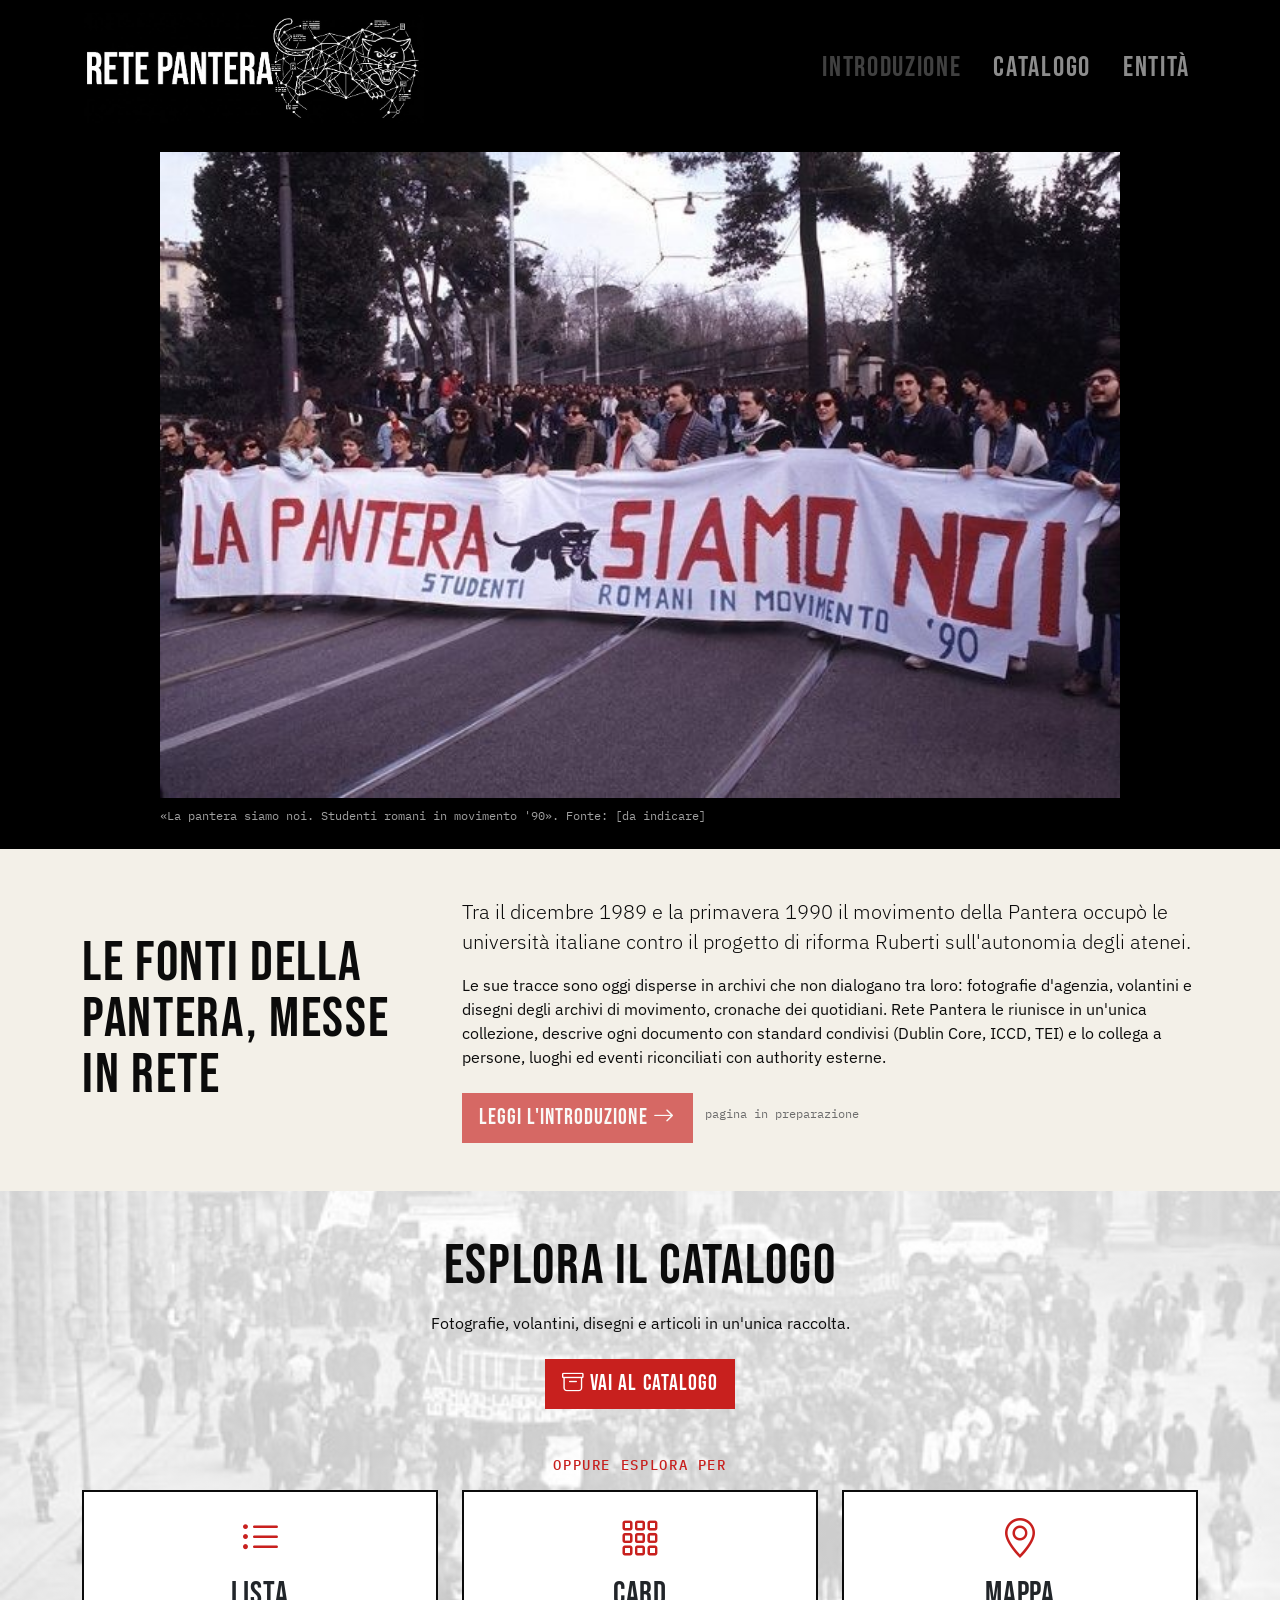
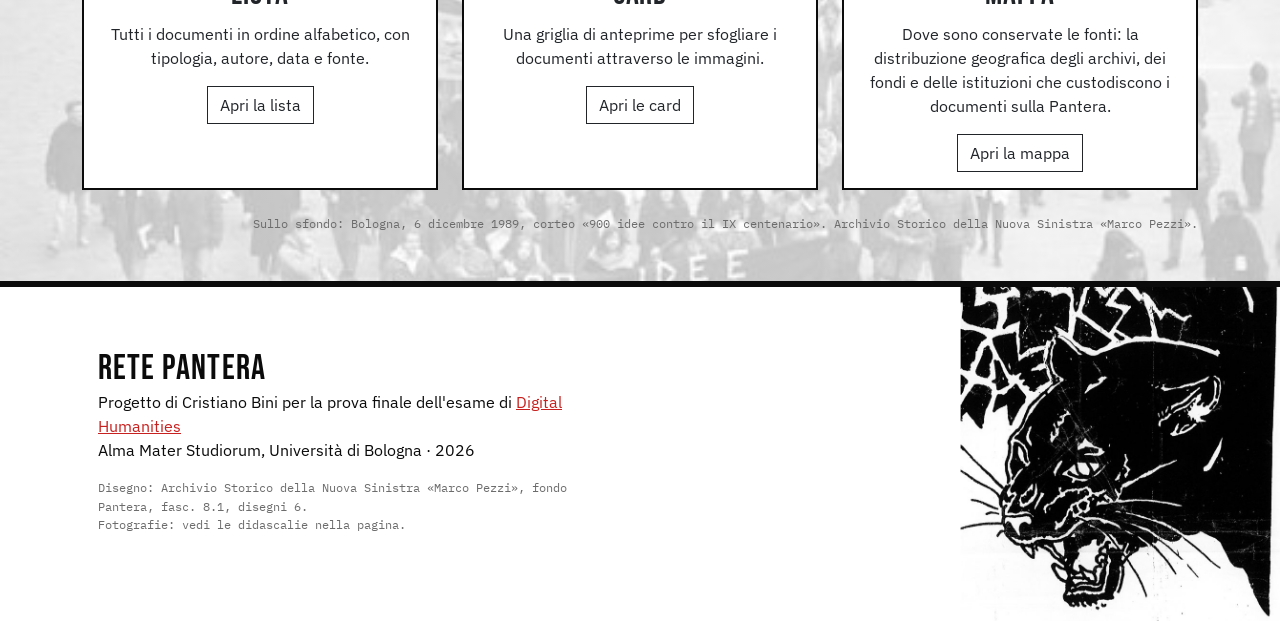
==== index.html @ 02e168de "daje" ====
<!DOCTYPE html>
<html lang="it">
<head>
  <!-- ===== METADATI DI BASE =====
       charset e viewport servono a Bootstrap per il layout responsive.
       Doc: https://getbootstrap.com/docs/5.3/getting-started/introduction/#quick-start -->
  <meta charset="utf-8">
  <meta name="viewport" content="width=device-width, initial-scale=1">
  <title>Rete Pantera · Fonti sul movimento studentesco del 1989-1990</title>
  <meta name="description" content="Collezione digitale che mette in rete fotografie, volantini, disegni e articoli sul movimento studentesco della Pantera (1989-1990) conservati in archivi diversi.">

  <!-- ===== METADATI DUBLIN CORE (richiesti dalle linee guida nella index) =====
       Sintassi DCMI "DC-HTML": i <link rel="schema.*"> dichiarano i namespace,
       i <meta name="DC.*"> riportano i valori (un meta per ogni valore ripetuto).
       Doc: https://www.dublincore.org/specifications/dublin-core/dc-html/
       I valori seguono W3CDTF (date), DCMI Type Vocabulary, MIME type e RFC 5646 (lingua);
       l'attributo scheme della specifica DC-HTML è omesso perché obsoleto in HTML5. -->
  <link rel="schema.DC" href="http://purl.org/dc/elements/1.1/">
  <link rel="schema.DCTERMS" href="http://purl.org/dc/terms/">
  <meta name="DC.title" lang="it" content="Rete Pantera. Fonti e fondi sul movimento studentesco del 1989-1990">
  <meta name="DC.creator" content="Bini, Cristiano">
  <meta name="DC.subject" lang="it" content="Pantera (movimento studentesco)">
  <meta name="DC.subject" lang="it" content="Movimenti studenteschi">
  <meta name="DC.subject" lang="it" content="Università - Riforma - Italia - 1989-1990">
  <meta name="DC.description" lang="it" content="Collezione digitale che mette in relazione fotografie, volantini, disegni e articoli di giornale sul movimento della Pantera, conservati in archivi e fondi diversi.">
  <meta name="DC.date" content="2026-11-03">
  <meta name="DC.type" content="Collection">
  <meta name="DC.format" content="text/html">
  <meta name="DC.language" content="it">
  <meta name="DC.coverage" lang="it" content="Italia, 1989-1990">
  <meta name="DCTERMS.temporal" content="1989/1990">
  <!-- DA COMPLETARE: licenza dei testi del sito -->
  <meta name="DC.rights" lang="it" content="Immagini e documenti © dei rispettivi autori e archivi di conservazione.">

  <!-- ===== CSS =====
       Ordine: prima Bootstrap, poi le icone, poi i font, per ultimo style.css
       (così le nostre regole possono sovrascrivere quelle di Bootstrap).
       Bootstrap via CDN: https://getbootstrap.com/docs/5.3/getting-started/introduction/#cdn-links
       Bootstrap Icons: https://icons.getbootstrap.com/#install -->
  <link rel="stylesheet" href="https://cdn.jsdelivr.net/npm/bootstrap@5.3.8/dist/css/bootstrap.min.css">
  <link rel="stylesheet" href="https://cdn.jsdelivr.net/npm/bootstrap-icons@1.13.1/font/bootstrap-icons.min.css">
  <link rel="preconnect" href="https://fonts.googleapis.com">
  <link rel="preconnect" href="https://fonts.gstatic.com" crossorigin>
  <link rel="stylesheet" href="https://fonts.googleapis.com/css2?family=Bebas+Neue&family=IBM+Plex+Mono&family=IBM+Plex+Sans:wght@400;600&display=swap">
  <link rel="stylesheet" href="css/style.css">
</head>

<body>

  <!-- ===== HEADER / NAVBAR =====
       .sticky-top sull'header: la barra resta in alto durante lo scorrimento.
       .navbar-expand-lg: menu orizzontale da 992px in su; sotto diventa un pulsante "hamburger"
       che apre il menu grazie al componente Collapse (data-bs-toggle / data-bs-target).
       data-bs-theme="dark": colori del testo pensati per lo sfondo nero.
       .ms-auto: margine sinistro automatico, spinge le voci a destra.
       Doc navbar: https://getbootstrap.com/docs/5.3/components/navbar/
       Doc collapse: https://getbootstrap.com/docs/5.3/components/collapse/ -->
  <header class="sticky-top">
    <nav class="navbar navbar-expand-lg bg-black" data-bs-theme="dark" aria-label="Navigazione principale">
      <div class="container">
        <a class="navbar-brand" href="index.html">
          <img src="img/logo.jpg" alt="Rete Pantera, torna alla home" class="logo">
        </a>
        <button class="navbar-toggler" type="button" data-bs-toggle="collapse" data-bs-target="#menu"
                aria-controls="menu" aria-expanded="false" aria-label="Apri il menu">
          <span class="navbar-toggler-icon"></span>
        </button>
        <div class="collapse navbar-collapse" id="menu">
          <ul class="navbar-nav ms-auto">
            <!-- Introduzione: segnaposto non cliccabile, pagina da realizzare.
                 .disabled + aria-disabled="true" e nessun href: la voce resta visibile ma spenta.
                 Doc: https://getbootstrap.com/docs/5.3/components/navbar/#nav -->
            <li class="nav-item"><a class="nav-link disabled" aria-disabled="true">Introduzione</a></li>
            <li class="nav-item"><a class="nav-link" href="catalogo.html">Catalogo</a></li>
            <li class="nav-item"><a class="nav-link" href="voci-autorita.html">Entità</a></li>
          </ul>
        </div>
      </div>
    </nav>
  </header>

  <main>

    <!-- ===== IMMAGINE DI APERTURA (hero) =====
         <figure> con .figure-img e .figure-caption: immagine con didascalia.
         .img-fluid: l'immagine si adatta alla larghezza disponibile senza deformarsi.
         .container: contenitore centrato a larghezza massima, usato in tutte le sezioni.
         Doc figure: https://getbootstrap.com/docs/5.3/content/figures/
         Doc immagini: https://getbootstrap.com/docs/5.3/content/images/
         Doc container: https://getbootstrap.com/docs/5.3/layout/containers/ -->
    <section class="hero bg-black">
      <div class="container pt-3 pb-4">
        <figure class="figure d-block mx-auto mb-0">
          <img src="img/sfondo-hero.jpg" class="figure-img img-fluid w-100 mb-2"
               alt="Studenti in corteo dietro uno striscione bianco con la scritta rossa «La pantera siamo noi» e il disegno di una pantera nera">
          <!-- DA COMPLETARE: autore, luogo e archivio della fotografia -->
          <figcaption class="figure-caption didascalia">«La pantera siamo noi. Studenti romani in movimento '90». Fonte: [da indicare]</figcaption>
        </figure>
      </div>
    </section>

    <!-- ===== DESCRIZIONE DEL PROGETTO =====
         Fascia orizzontale divisa in due colonne della griglia a 12:
         titolo a sinistra (.col-lg-4), testo e pulsante a destra (.col-lg-8).
         Da 992px in su le colonne si affiancano, sotto si impilano.
         .g-4 è lo spazio tra le colonne; .align-items-center le centra in verticale.
         Doc griglia: https://getbootstrap.com/docs/5.3/layout/grid/
         Doc allineamento: https://getbootstrap.com/docs/5.3/layout/columns/#alignment
         Doc pulsanti: https://getbootstrap.com/docs/5.3/components/buttons/ -->
    <section class="sezione-descrizione py-5">
      <div class="container">
        <div class="row g-4 align-items-center">

          <div class="col-lg-4">
            <h1 class="titolo-sezione mb-0">Le fonti della Pantera, messe in rete</h1>
          </div>

          <div class="col-lg-8">
            <p class="lead">Tra il dicembre 1989 e la primavera 1990 il movimento della Pantera occupò le università italiane contro il progetto di riforma Ruberti sull'autonomia degli atenei.</p>
            <p>Le sue tracce sono oggi disperse in archivi che non dialogano tra loro: fotografie d'agenzia, volantini e disegni degli archivi di movimento, cronache dei quotidiani. Rete Pantera le riunisce in un'unica collezione, descrive ogni documento con standard condivisi (Dublin Core, ICCD, TEI) e lo collega a persone, luoghi ed eventi riconciliati con authority esterne.</p>
            <!-- Pulsante segnaposto: la pagina di introduzione è da realizzare.
                 Su un <a> lo stato disattivato si ottiene con .disabled e aria-disabled="true", senza href.
                 Doc: https://getbootstrap.com/docs/5.3/components/buttons/#disabled-state -->
            <a class="btn btn-pantera btn-lg mt-2 disabled" role="button" aria-disabled="true">
              Leggi l'introduzione <i class="bi bi-arrow-right" aria-hidden="true"></i>
            </a>
            <span class="didascalia ms-2">pagina in preparazione</span>
          </div>

        </div>
      </div>
    </section>

    <!-- ===== ESPLORA IL CATALOGO =====
         Pulsante principale verso catalogo.html (vista predefinita) e tre Card,
         una per ogni modo di esplorare. Ogni card passa la scelta nell'indirizzo:
         catalogo.html?vista=lista | card | mappa  (il parametro viene letto da js/script.js).
         .row-cols-1 .row-cols-md-3: una card per riga su mobile, tre affiancate da 768px.
         .h-100: card della stessa altezza.
         .stretched-link: rende cliccabile l'intera card, non solo il pulsante.
         Doc card: https://getbootstrap.com/docs/5.3/components/card/
         Doc row-cols: https://getbootstrap.com/docs/5.3/layout/grid/#row-columns
         Doc stretched link: https://getbootstrap.com/docs/5.3/helpers/stretched-link/
         Icone: https://icons.getbootstrap.com/ -->
    <section class="sfondo-corteo py-5">
      <div class="container text-center">
        <h2 class="titolo-sezione">Esplora il catalogo</h2>
        <p class="mb-4">Fotografie, volantini, disegni e articoli in un'unica raccolta.</p>
        <a href="catalogo.html" class="btn btn-pantera btn-lg">
          <i class="bi bi-archive" aria-hidden="true"></i> Vai al catalogo
        </a>

        <h3 class="etichetta mt-5 mb-3">oppure esplora per</h3>
        <div class="row row-cols-1 row-cols-md-3 g-4">

          <div class="col">
            <div class="card card-vista h-100">
              <div class="card-body">
                <i class="bi bi-list-ul icona-vista" aria-hidden="true"></i>
                <h4 class="card-title">Lista</h4>
                <p class="card-text">Tutti i documenti in ordine alfabetico, con tipologia, autore, data e fonte.</p>
                <a href="catalogo.html?vista=lista" class="btn btn-outline-dark stretched-link">Apri la lista</a>
              </div>
            </div>
          </div>

          <div class="col">
            <div class="card card-vista h-100">
              <div class="card-body">
                <i class="bi bi-grid-3x3-gap icona-vista" aria-hidden="true"></i>
                <h4 class="card-title">Card</h4>
                <p class="card-text">Una griglia di anteprime per sfogliare i documenti attraverso le immagini.</p>
                <a href="catalogo.html?vista=card" class="btn btn-outline-dark stretched-link">Apri le card</a>
              </div>
            </div>
          </div>

          <div class="col">
            <div class="card card-vista h-100">
              <div class="card-body">
                <i class="bi bi-geo-alt icona-vista" aria-hidden="true"></i>
                <h4 class="card-title">Mappa</h4>
                <p class="card-text">Dove sono conservate le fonti: la distribuzione geografica degli archivi, dei fondi e delle istituzioni che custodiscono i documenti sulla Pantera.</p>
                <a href="catalogo.html?vista=mappa" class="btn btn-outline-dark stretched-link">Apri la mappa</a>
              </div>
            </div>
          </div>

        </div>

        <!-- Credito della fotografia usata come sfondo semitrasparente di questa sezione.
             Data e soggetto ricavati dal nome del file; autore (Nadalini?) da verificare
             sulla pagina dell'Archivio: https://www.iperbole.bologna.it/asnsmp/Foto_Nadalini_Pantera.html -->
        <p class="didascalia text-end mt-4 mb-0">Sullo sfondo: Bologna, 6 dicembre 1989, corteo «900 idee contro il IX centenario». Archivio Storico della Nuova Sinistra «Marco Pezzi».</p>
      </div>
    </section>

  </main>

  <!-- ===== FOOTER =====
       La testa di pantera è impostata come sfondo in css/style.css (.footer-pantera).
       .col-md-7: i crediti occupano 7 colonne su 12 da 768px in su, lasciando spazio al disegno.
       Doc griglia: https://getbootstrap.com/docs/5.3/layout/grid/
       Doc spaziature (py-5, mb-3…): https://getbootstrap.com/docs/5.3/utilities/spacing/ -->
  <footer class="footer-pantera py-5">
    <div class="container">
      <div class="row">
        <div class="col-md-7">
          <div class="crediti p-3">
            <p class="titolo-footer mb-1">Rete Pantera</p>
            <p class="mb-3">Progetto di Cristiano Bini per la prova finale dell'esame di
              <!-- DA COMPLETARE: indirizzo della pagina del corso -->
              <a href="#">Digital Humanities</a><br>
              Alma Mater Studiorum, Università di Bologna · 2026</p>
            <ul class="list-unstyled didascalia mb-0">
              <li>Disegno: Archivio Storico della Nuova Sinistra «Marco Pezzi», fondo Pantera, fasc. 8.1, disegni 6.</li>
              <li>Fotografie: vedi le didascalie nella pagina.</li>
            </ul>
          </div>
        </div>
      </div>
    </div>
  </footer>

  <!-- ===== JAVASCRIPT =====
       Il bundle di Bootstrap (include Popper) fa funzionare i componenti interattivi,
       qui il menu Collapse della navbar. Poi il nostro script comune a tutte le pagine.
       Doc: https://getbootstrap.com/docs/5.3/getting-started/javascript/ -->
  <script src="https://cdn.jsdelivr.net/npm/bootstrap@5.3.8/dist/js/bootstrap.bundle.min.js"></script>
  <script src="js/script.js"></script>
</body>
</html>
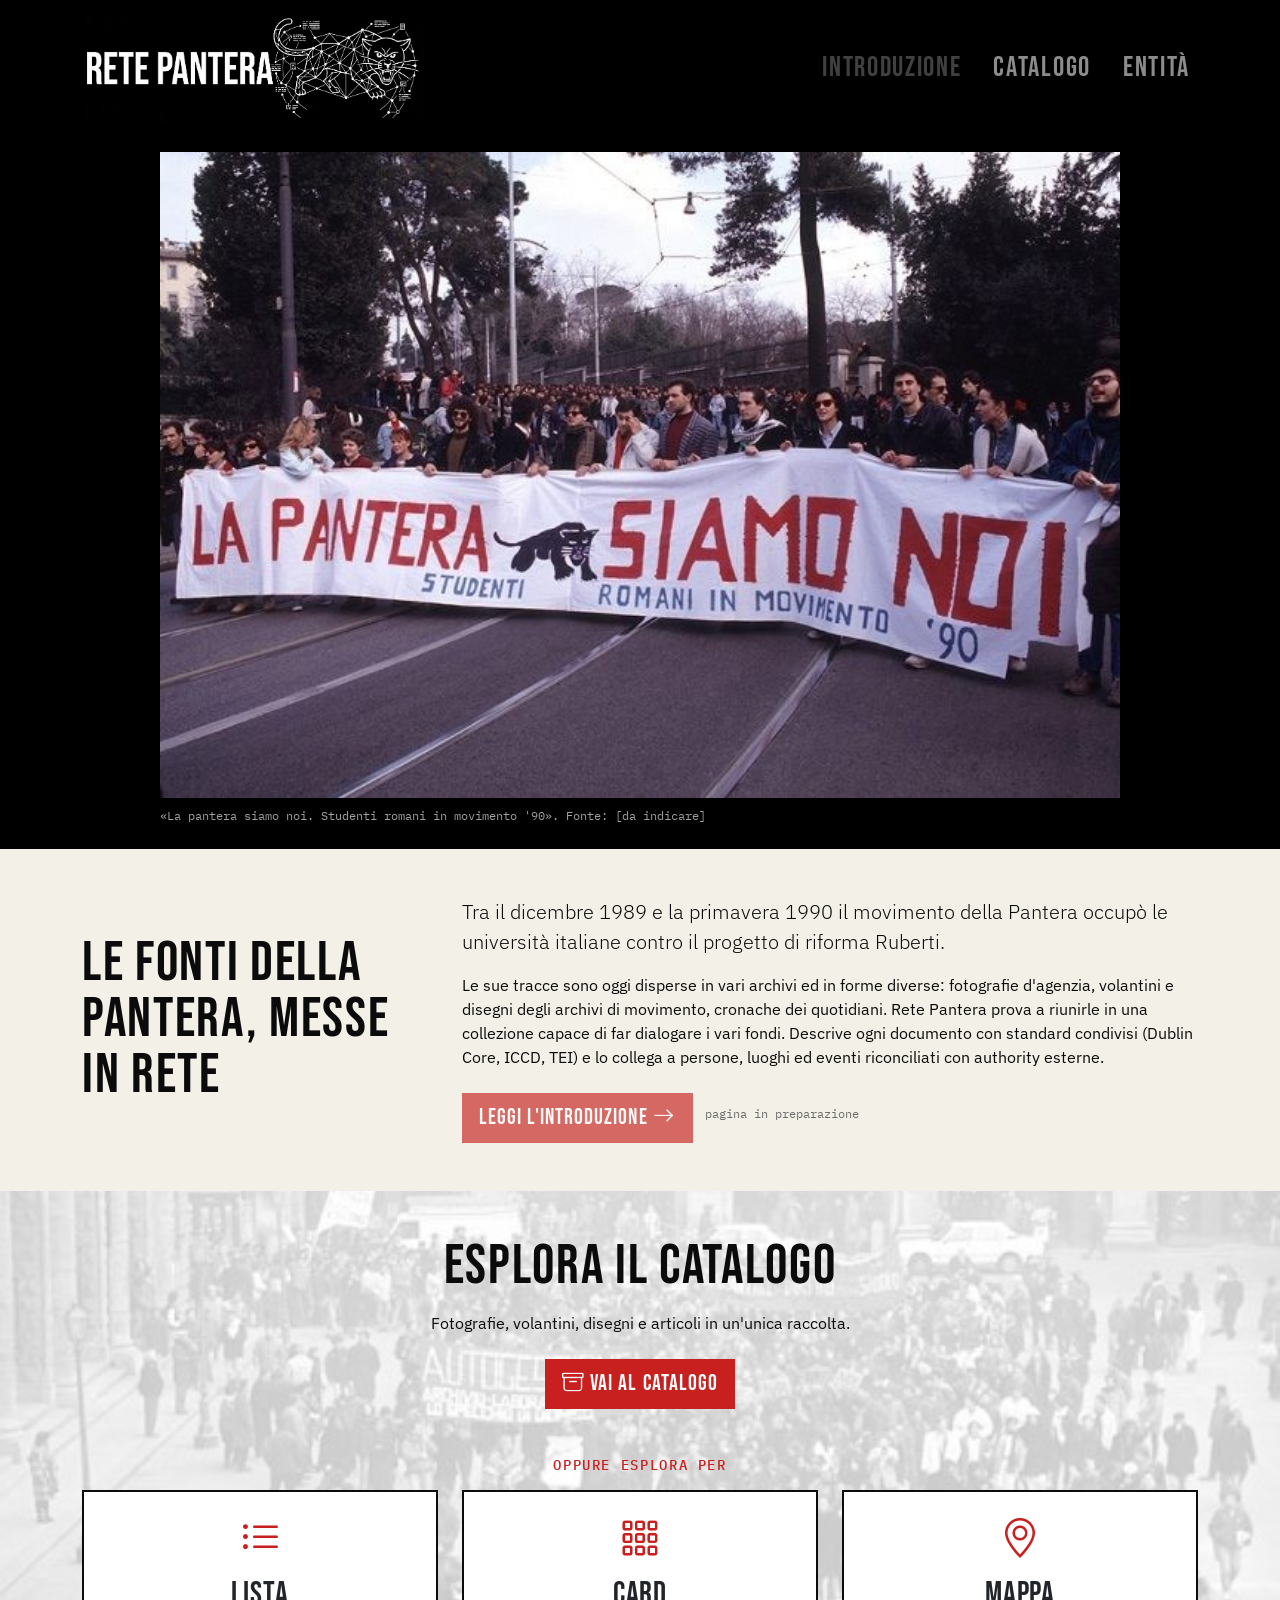
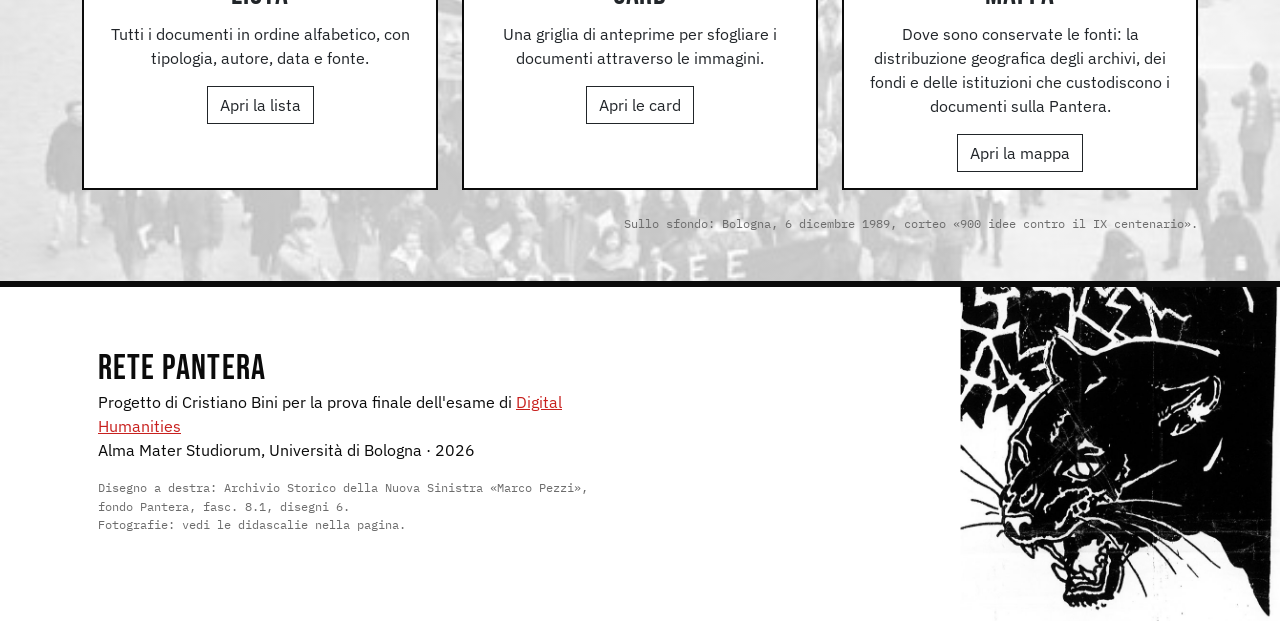
==== commit 1461d49b: "first walk Removed several comments in Italian related to metadata and layout instructions." ====
--- a/index.html
+++ b/index.html
@@ -1,20 +1,13 @@
 <!DOCTYPE html>
 <html lang="it">
 <head>
-  <!-- ===== METADATI DI BASE =====
-       charset e viewport servono a Bootstrap per il layout responsive.
-       Doc: https://getbootstrap.com/docs/5.3/getting-started/introduction/#quick-start -->
+  
   <meta charset="utf-8">
   <meta name="viewport" content="width=device-width, initial-scale=1">
   <title>Rete Pantera · Fonti sul movimento studentesco del 1989-1990</title>
   <meta name="description" content="Collezione digitale che mette in rete fotografie, volantini, disegni e articoli sul movimento studentesco della Pantera (1989-1990) conservati in archivi diversi.">
 
-  <!-- ===== METADATI DUBLIN CORE (richiesti dalle linee guida nella index) =====
-       Sintassi DCMI "DC-HTML": i <link rel="schema.*"> dichiarano i namespace,
-       i <meta name="DC.*"> riportano i valori (un meta per ogni valore ripetuto).
-       Doc: https://www.dublincore.org/specifications/dublin-core/dc-html/
-       I valori seguono W3CDTF (date), DCMI Type Vocabulary, MIME type e RFC 5646 (lingua);
-       l'attributo scheme della specifica DC-HTML è omesso perché obsoleto in HTML5. -->
+  
   <link rel="schema.DC" href="http://purl.org/dc/elements/1.1/">
   <link rel="schema.DCTERMS" href="http://purl.org/dc/terms/">
   <meta name="DC.title" lang="it" content="Rete Pantera. Fonti e fondi sul movimento studentesco del 1989-1990">
@@ -29,14 +22,10 @@
   <meta name="DC.language" content="it">
   <meta name="DC.coverage" lang="it" content="Italia, 1989-1990">
   <meta name="DCTERMS.temporal" content="1989/1990">
-  <!-- DA COMPLETARE: licenza dei testi del sito -->
+  
   <meta name="DC.rights" lang="it" content="Immagini e documenti © dei rispettivi autori e archivi di conservazione.">
 
-  <!-- ===== CSS =====
-       Ordine: prima Bootstrap, poi le icone, poi i font, per ultimo style.css
-       (così le nostre regole possono sovrascrivere quelle di Bootstrap).
-       Bootstrap via CDN: https://getbootstrap.com/docs/5.3/getting-started/introduction/#cdn-links
-       Bootstrap Icons: https://icons.getbootstrap.com/#install -->
+ 
   <link rel="stylesheet" href="https://cdn.jsdelivr.net/npm/bootstrap@5.3.8/dist/css/bootstrap.min.css">
   <link rel="stylesheet" href="https://cdn.jsdelivr.net/npm/bootstrap-icons@1.13.1/font/bootstrap-icons.min.css">
   <link rel="preconnect" href="https://fonts.googleapis.com">
@@ -47,14 +36,7 @@
 
 <body>
 
-  <!-- ===== HEADER / NAVBAR =====
-       .sticky-top sull'header: la barra resta in alto durante lo scorrimento.
-       .navbar-expand-lg: menu orizzontale da 992px in su; sotto diventa un pulsante "hamburger"
-       che apre il menu grazie al componente Collapse (data-bs-toggle / data-bs-target).
-       data-bs-theme="dark": colori del testo pensati per lo sfondo nero.
-       .ms-auto: margine sinistro automatico, spinge le voci a destra.
-       Doc navbar: https://getbootstrap.com/docs/5.3/components/navbar/
-       Doc collapse: https://getbootstrap.com/docs/5.3/components/collapse/ -->
+
   <header class="sticky-top">
     <nav class="navbar navbar-expand-lg bg-black" data-bs-theme="dark" aria-label="Navigazione principale">
       <div class="container">
@@ -67,9 +49,7 @@
         </button>
         <div class="collapse navbar-collapse" id="menu">
           <ul class="navbar-nav ms-auto">
-            <!-- Introduzione: segnaposto non cliccabile, pagina da realizzare.
-                 .disabled + aria-disabled="true" e nessun href: la voce resta visibile ma spenta.
-                 Doc: https://getbootstrap.com/docs/5.3/components/navbar/#nav -->
+           
             <li class="nav-item"><a class="nav-link disabled" aria-disabled="true">Introduzione</a></li>
             <li class="nav-item"><a class="nav-link" href="catalogo.html">Catalogo</a></li>
             <li class="nav-item"><a class="nav-link" href="voci-autorita.html">Entità</a></li>
@@ -81,32 +61,19 @@
 
   <main>
 
-    <!-- ===== IMMAGINE DI APERTURA (hero) =====
-         <figure> con .figure-img e .figure-caption: immagine con didascalia.
-         .img-fluid: l'immagine si adatta alla larghezza disponibile senza deformarsi.
-         .container: contenitore centrato a larghezza massima, usato in tutte le sezioni.
-         Doc figure: https://getbootstrap.com/docs/5.3/content/figures/
-         Doc immagini: https://getbootstrap.com/docs/5.3/content/images/
-         Doc container: https://getbootstrap.com/docs/5.3/layout/containers/ -->
+   
     <section class="hero bg-black">
       <div class="container pt-3 pb-4">
         <figure class="figure d-block mx-auto mb-0">
           <img src="img/sfondo-hero.jpg" class="figure-img img-fluid w-100 mb-2"
                alt="Studenti in corteo dietro uno striscione bianco con la scritta rossa «La pantera siamo noi» e il disegno di una pantera nera">
-          <!-- DA COMPLETARE: autore, luogo e archivio della fotografia -->
+         
           <figcaption class="figure-caption didascalia">«La pantera siamo noi. Studenti romani in movimento '90». Fonte: [da indicare]</figcaption>
         </figure>
       </div>
     </section>
 
-    <!-- ===== DESCRIZIONE DEL PROGETTO =====
-         Fascia orizzontale divisa in due colonne della griglia a 12:
-         titolo a sinistra (.col-lg-4), testo e pulsante a destra (.col-lg-8).
-         Da 992px in su le colonne si affiancano, sotto si impilano.
-         .g-4 è lo spazio tra le colonne; .align-items-center le centra in verticale.
-         Doc griglia: https://getbootstrap.com/docs/5.3/layout/grid/
-         Doc allineamento: https://getbootstrap.com/docs/5.3/layout/columns/#alignment
-         Doc pulsanti: https://getbootstrap.com/docs/5.3/components/buttons/ -->
+    
     <section class="sezione-descrizione py-5">
       <div class="container">
         <div class="row g-4 align-items-center">
@@ -116,11 +83,9 @@
           </div>
 
           <div class="col-lg-8">
-            <p class="lead">Tra il dicembre 1989 e la primavera 1990 il movimento della Pantera occupò le università italiane contro il progetto di riforma Ruberti sull'autonomia degli atenei.</p>
-            <p>Le sue tracce sono oggi disperse in archivi che non dialogano tra loro: fotografie d'agenzia, volantini e disegni degli archivi di movimento, cronache dei quotidiani. Rete Pantera le riunisce in un'unica collezione, descrive ogni documento con standard condivisi (Dublin Core, ICCD, TEI) e lo collega a persone, luoghi ed eventi riconciliati con authority esterne.</p>
-            <!-- Pulsante segnaposto: la pagina di introduzione è da realizzare.
-                 Su un <a> lo stato disattivato si ottiene con .disabled e aria-disabled="true", senza href.
-                 Doc: https://getbootstrap.com/docs/5.3/components/buttons/#disabled-state -->
+            <p class="lead">Tra il dicembre 1989 e la primavera 1990 il movimento della Pantera occupò le università italiane contro il progetto di riforma Ruberti.</p>
+            <p>Le sue tracce sono oggi disperse in vari archivi ed in forme diverse: fotografie d'agenzia, volantini e disegni degli archivi di movimento, cronache dei quotidiani. Rete Pantera prova a riunirle in una collezione capace di far dialogare i vari fondi. Descrive ogni documento con standard condivisi (Dublin Core, ICCD, TEI) e lo collega a persone, luoghi ed eventi riconciliati con authority esterne.</p>
+            
             <a class="btn btn-pantera btn-lg mt-2 disabled" role="button" aria-disabled="true">
               Leggi l'introduzione <i class="bi bi-arrow-right" aria-hidden="true"></i>
             </a>
@@ -131,17 +96,7 @@
       </div>
     </section>
 
-    <!-- ===== ESPLORA IL CATALOGO =====
-         Pulsante principale verso catalogo.html (vista predefinita) e tre Card,
-         una per ogni modo di esplorare. Ogni card passa la scelta nell'indirizzo:
-         catalogo.html?vista=lista | card | mappa  (il parametro viene letto da js/script.js).
-         .row-cols-1 .row-cols-md-3: una card per riga su mobile, tre affiancate da 768px.
-         .h-100: card della stessa altezza.
-         .stretched-link: rende cliccabile l'intera card, non solo il pulsante.
-         Doc card: https://getbootstrap.com/docs/5.3/components/card/
-         Doc row-cols: https://getbootstrap.com/docs/5.3/layout/grid/#row-columns
-         Doc stretched link: https://getbootstrap.com/docs/5.3/helpers/stretched-link/
-         Icone: https://icons.getbootstrap.com/ -->
+    
     <section class="sfondo-corteo py-5">
       <div class="container text-center">
         <h2 class="titolo-sezione">Esplora il catalogo</h2>
@@ -188,20 +143,14 @@
 
         </div>
 
-        <!-- Credito della fotografia usata come sfondo semitrasparente di questa sezione.
-             Data e soggetto ricavati dal nome del file; autore (Nadalini?) da verificare
-             sulla pagina dell'Archivio: https://www.iperbole.bologna.it/asnsmp/Foto_Nadalini_Pantera.html -->
-        <p class="didascalia text-end mt-4 mb-0">Sullo sfondo: Bologna, 6 dicembre 1989, corteo «900 idee contro il IX centenario». Archivio Storico della Nuova Sinistra «Marco Pezzi».</p>
+        
+        <p class="didascalia text-end mt-4 mb-0">Sullo sfondo: Bologna, 6 dicembre 1989, corteo «900 idee contro il IX centenario».</p>
       </div>
     </section>
 
   </main>
 
-  <!-- ===== FOOTER =====
-       La testa di pantera è impostata come sfondo in css/style.css (.footer-pantera).
-       .col-md-7: i crediti occupano 7 colonne su 12 da 768px in su, lasciando spazio al disegno.
-       Doc griglia: https://getbootstrap.com/docs/5.3/layout/grid/
-       Doc spaziature (py-5, mb-3…): https://getbootstrap.com/docs/5.3/utilities/spacing/ -->
+ 
   <footer class="footer-pantera py-5">
     <div class="container">
       <div class="row">
@@ -209,11 +158,11 @@
           <div class="crediti p-3">
             <p class="titolo-footer mb-1">Rete Pantera</p>
             <p class="mb-3">Progetto di Cristiano Bini per la prova finale dell'esame di
-              <!-- DA COMPLETARE: indirizzo della pagina del corso -->
+             
               <a href="#">Digital Humanities</a><br>
               Alma Mater Studiorum, Università di Bologna · 2026</p>
             <ul class="list-unstyled didascalia mb-0">
-              <li>Disegno: Archivio Storico della Nuova Sinistra «Marco Pezzi», fondo Pantera, fasc. 8.1, disegni 6.</li>
+              <li>Disegno a destra: Archivio Storico della Nuova Sinistra «Marco Pezzi», fondo Pantera, fasc. 8.1, disegni 6.</li>
               <li>Fotografie: vedi le didascalie nella pagina.</li>
             </ul>
           </div>
@@ -222,10 +171,7 @@
     </div>
   </footer>
 
-  <!-- ===== JAVASCRIPT =====
-       Il bundle di Bootstrap (include Popper) fa funzionare i componenti interattivi,
-       qui il menu Collapse della navbar. Poi il nostro script comune a tutte le pagine.
-       Doc: https://getbootstrap.com/docs/5.3/getting-started/javascript/ -->
+  
   <script src="https://cdn.jsdelivr.net/npm/bootstrap@5.3.8/dist/js/bootstrap.bundle.min.js"></script>
   <script src="js/script.js"></script>
 </body>
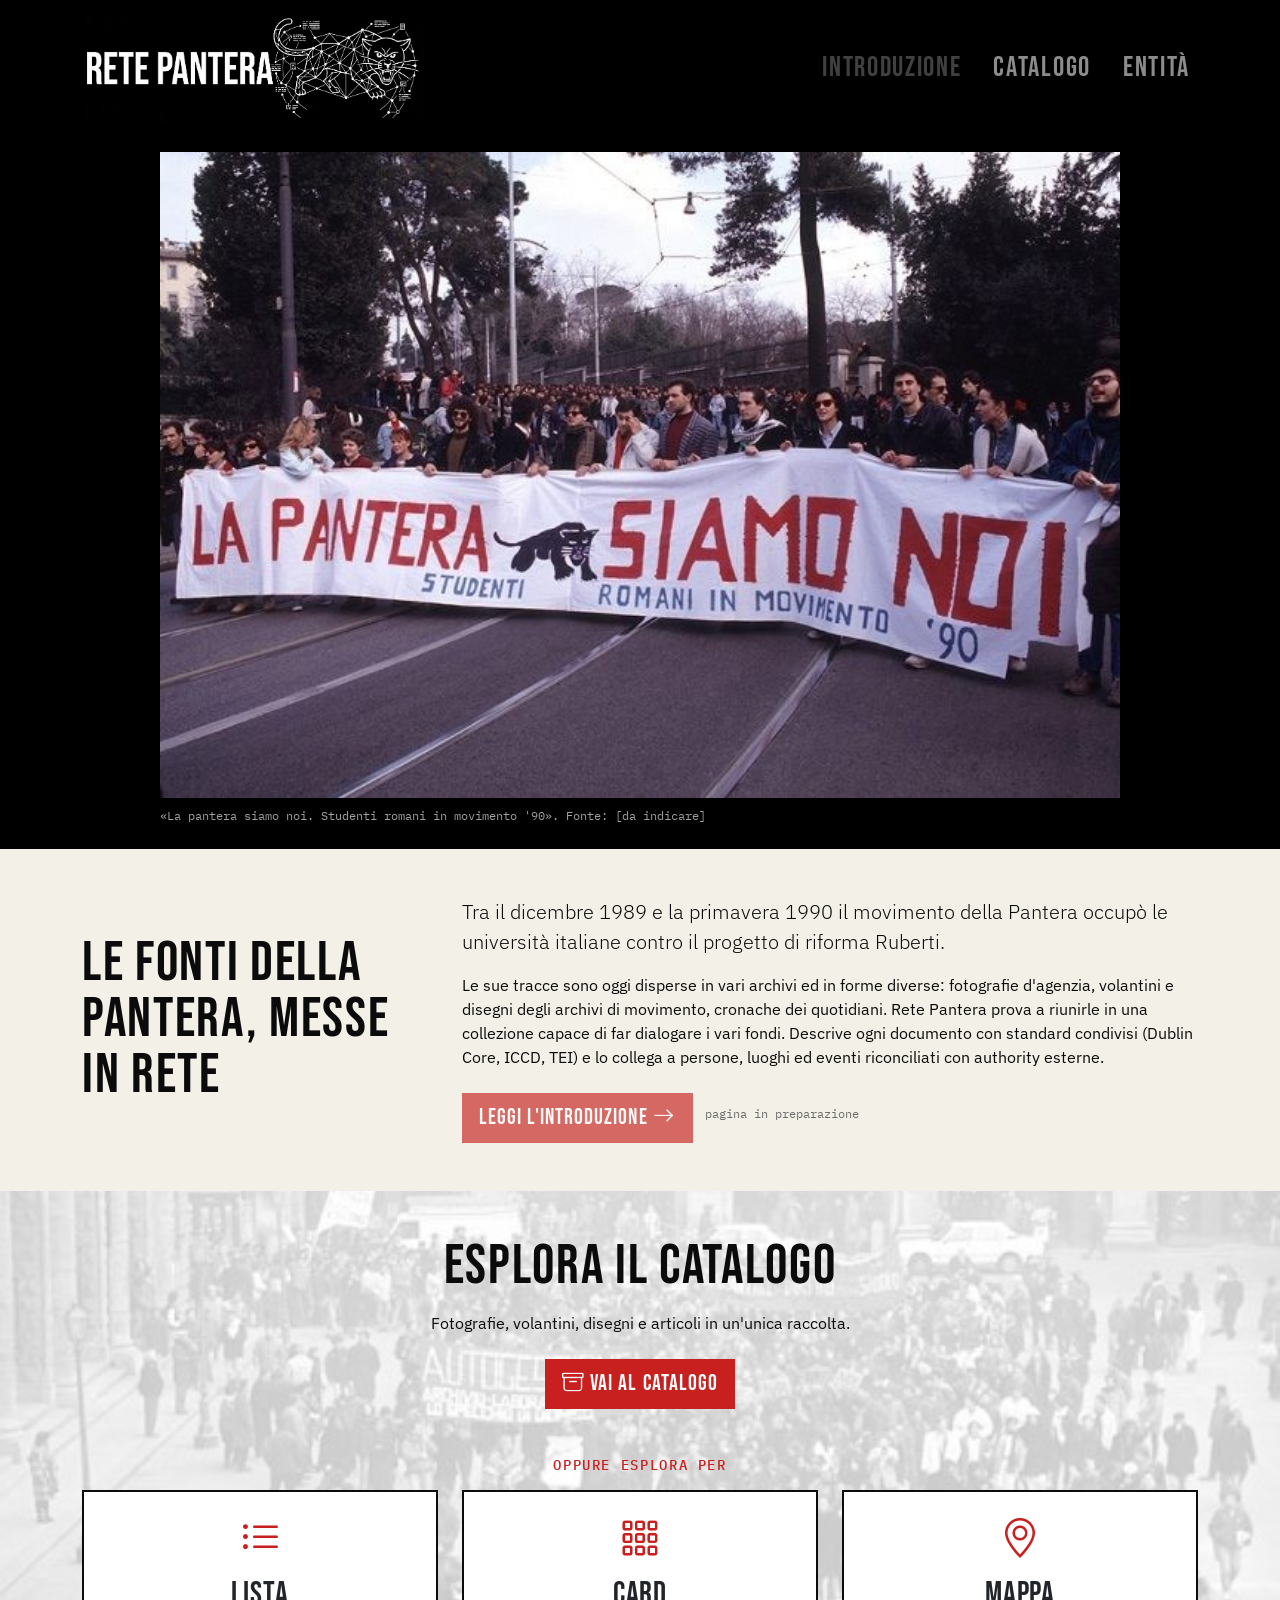
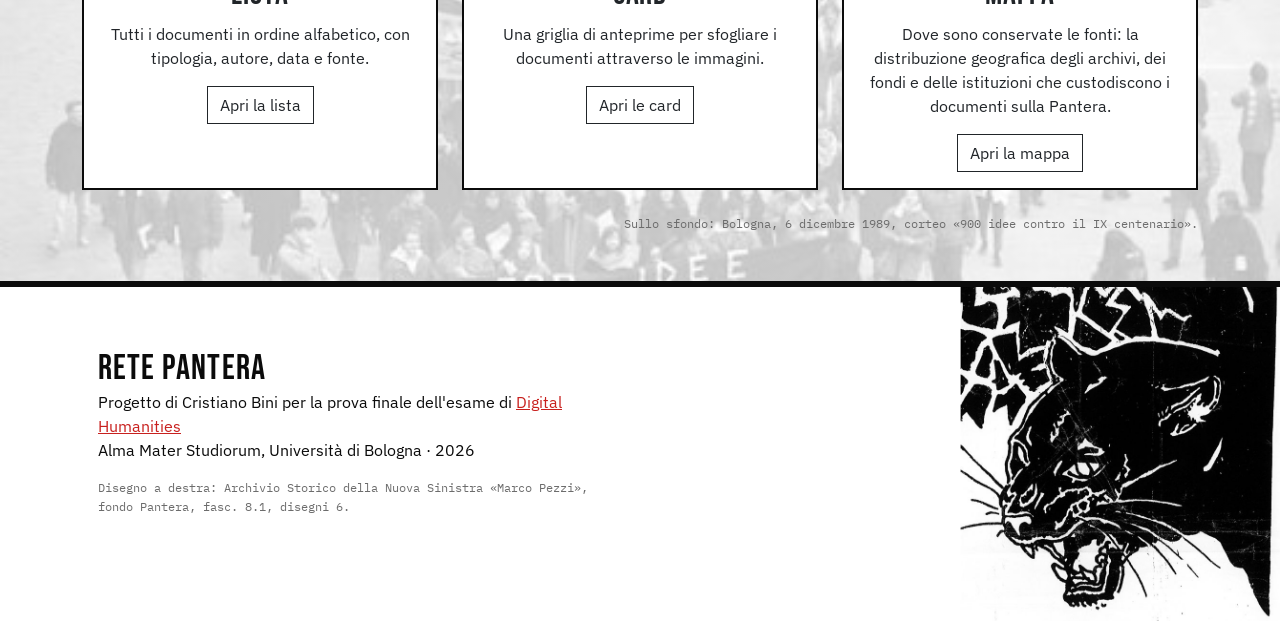
==== commit 0ff14482: "Delete photography captions line from index.html Removed a line about photography captions." ====
--- a/index.html
+++ b/index.html
@@ -163,7 +163,7 @@
               Alma Mater Studiorum, Università di Bologna · 2026</p>
             <ul class="list-unstyled didascalia mb-0">
               <li>Disegno a destra: Archivio Storico della Nuova Sinistra «Marco Pezzi», fondo Pantera, fasc. 8.1, disegni 6.</li>
-              <li>Fotografie: vedi le didascalie nella pagina.</li>
+              
             </ul>
           </div>
         </div>
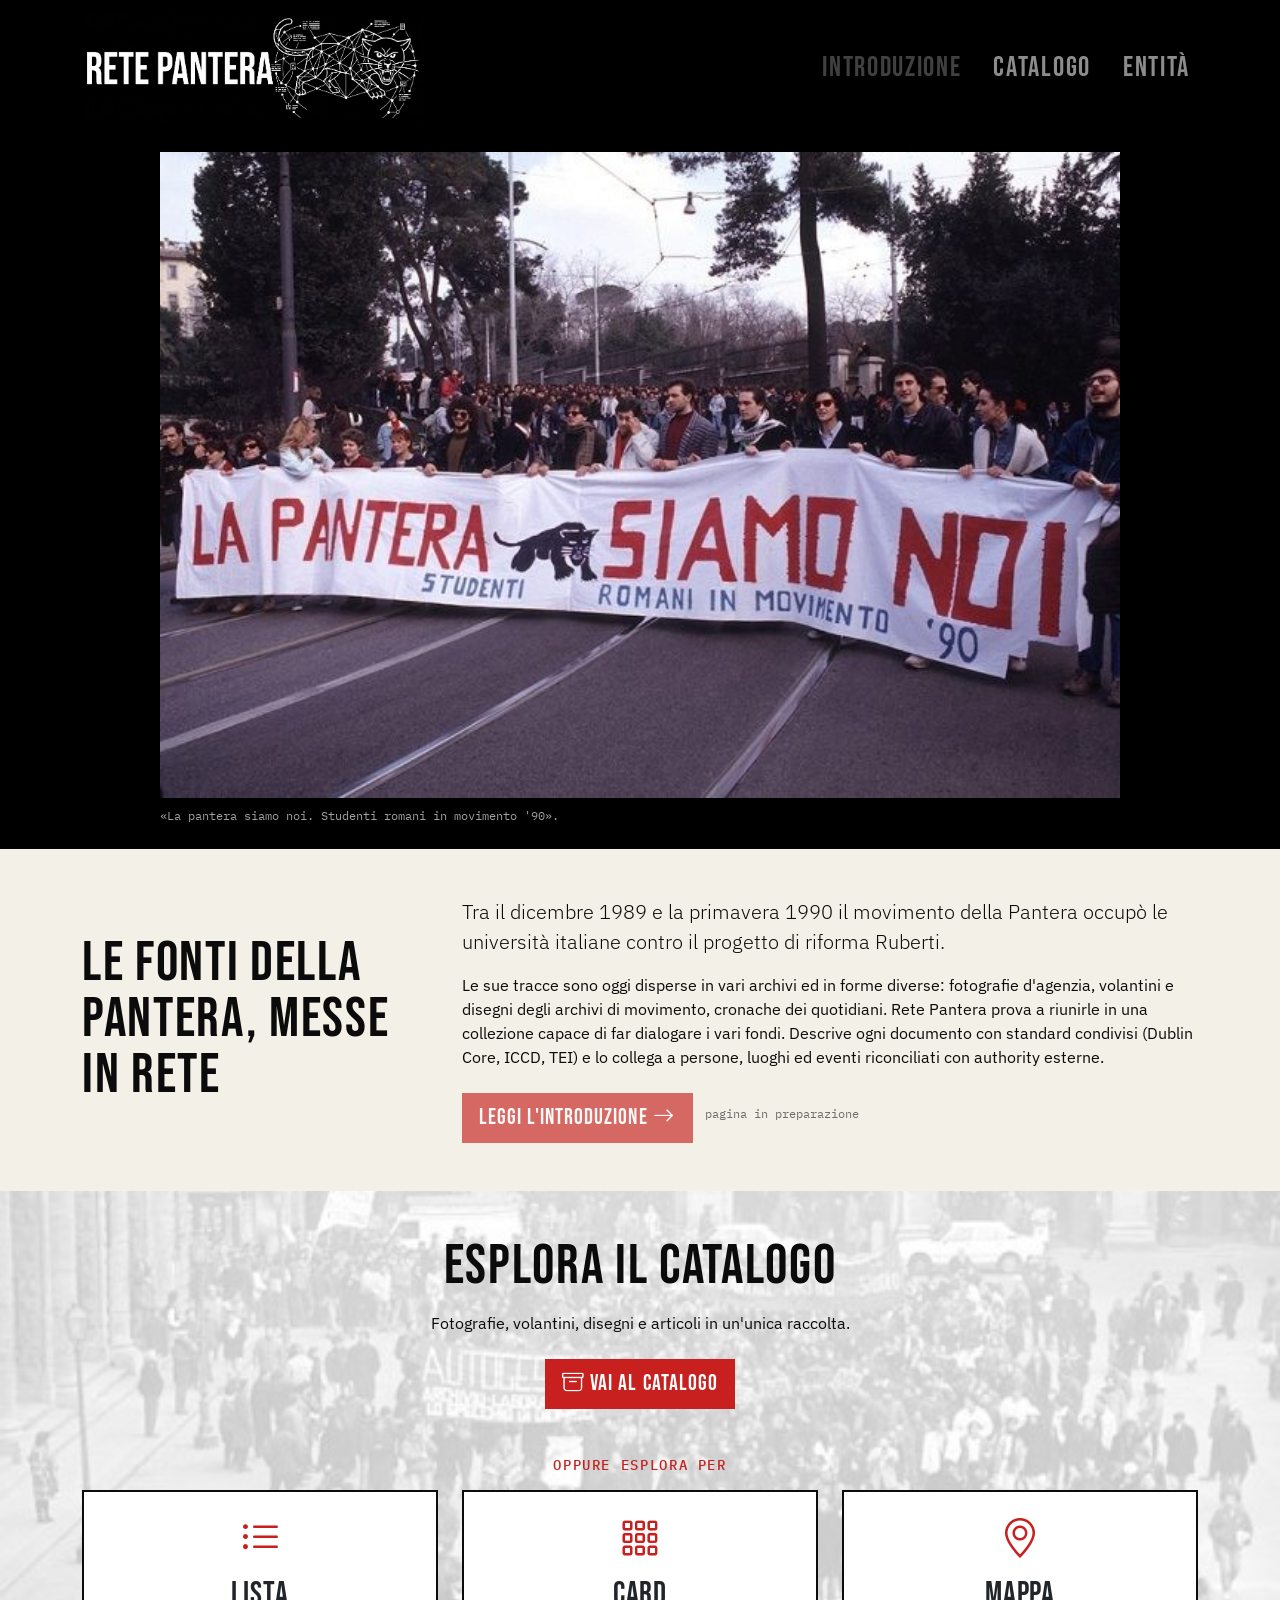
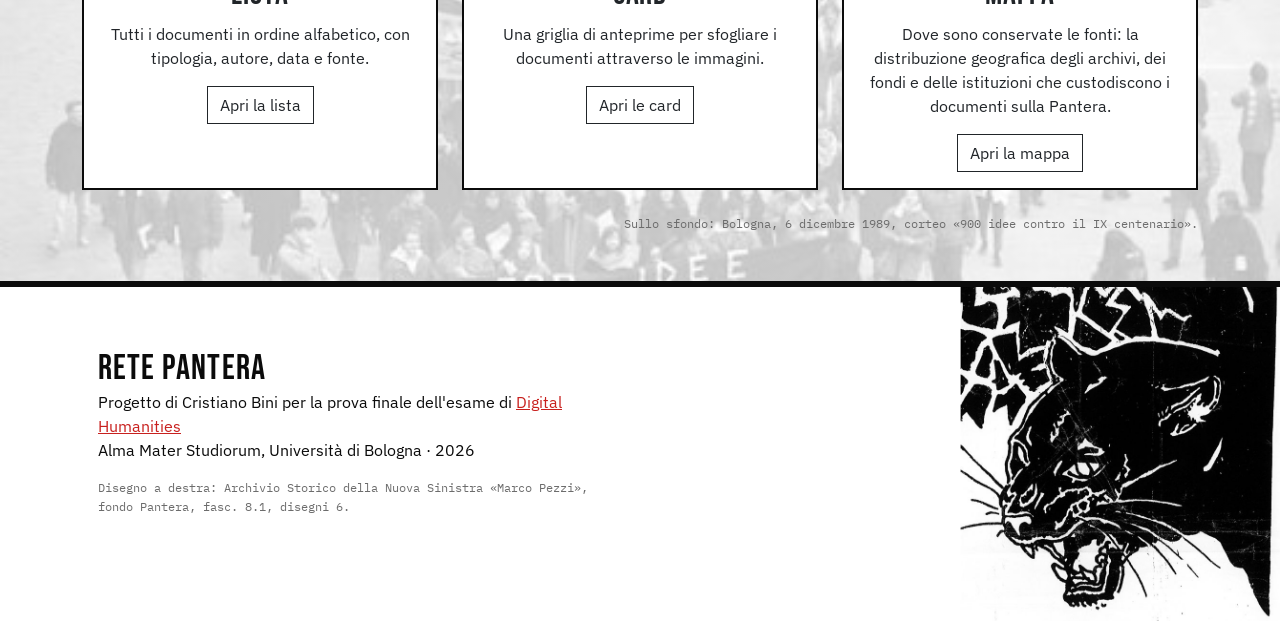
==== commit 6dd9e9f0: "Fix figcaption Updated figcaption and footer link in index.html" ====
--- a/index.html
+++ b/index.html
@@ -68,7 +68,7 @@
           <img src="img/sfondo-hero.jpg" class="figure-img img-fluid w-100 mb-2"
                alt="Studenti in corteo dietro uno striscione bianco con la scritta rossa «La pantera siamo noi» e il disegno di una pantera nera">
          
-          <figcaption class="figure-caption didascalia">«La pantera siamo noi. Studenti romani in movimento '90». Fonte: [da indicare]</figcaption>
+          <figcaption class="figure-caption didascalia">«La pantera siamo noi. Studenti romani in movimento '90». </figcaption>
         </figure>
       </div>
     </section>
@@ -159,7 +159,7 @@
             <p class="titolo-footer mb-1">Rete Pantera</p>
             <p class="mb-3">Progetto di Cristiano Bini per la prova finale dell'esame di
              
-              <a href="#">Digital Humanities</a><br>
+              <a href="https://www.unibo.it/it/studiare/insegnamenti-competenze-trasversali-moocs/insegnamenti/insegnamento/2025/421610">Digital Humanities</a><br>
               Alma Mater Studiorum, Università di Bologna · 2026</p>
             <ul class="list-unstyled didascalia mb-0">
               <li>Disegno a destra: Archivio Storico della Nuova Sinistra «Marco Pezzi», fondo Pantera, fasc. 8.1, disegni 6.</li>
--- a/css/style.css
+++ b/css/style.css
@@ -0,0 +1,612 @@
+
+ 
+:root {
+  --rp-nero: #0b0b0b;
+  --rp-rosso: #c8201e;          /* il rosso dello striscione */
+  --rp-rosso-scuro: #9e1715;
+  --rp-carta: #f3f0e8;          /* bianco "carta da volantino" */
+  --font-titoli: "Bebas Neue", Impact, sans-serif;
+  --font-testo: "IBM Plex Sans", system-ui, sans-serif;
+  --font-mono: "IBM Plex Mono", ui-monospace, monospace;
+}
+
+
+
+body {
+  font-family: var(--font-testo);
+  color: var(--rp-nero);
+}
+
+
+.titolo-sezione,
+.card-title,
+.titolo-footer {
+  font-family: var(--font-titoli);
+  letter-spacing: 0.03em;
+}
+
+.titolo-sezione {
+  font-size: clamp(2.4rem, 5vw, 3.5rem);   /* si adatta alla larghezza dello schermo */
+  line-height: 1;
+  margin-bottom: 1rem;
+}
+
+
+.etichetta {
+  font-family: var(--font-mono);
+  font-size: 0.85rem;
+  text-transform: uppercase;
+  letter-spacing: 0.12em;
+  color: var(--rp-rosso);
+}
+
+
+.didascalia {
+  font-family: var(--font-mono);
+  font-size: 0.78rem;
+  color: #6c6c6c;
+}
+
+
+/* ---------- 3. PULSANTE ROSSO ----------
+   Doc: https://getbootstrap.com/docs/5.3/components/buttons/#variables */
+.btn-pantera {
+  --bs-btn-color: #fff;
+  --bs-btn-bg: var(--rp-rosso);
+  --bs-btn-border-color: var(--rp-rosso);
+  --bs-btn-hover-color: #fff;
+  --bs-btn-hover-bg: var(--rp-rosso-scuro);
+  --bs-btn-hover-border-color: var(--rp-rosso-scuro);
+  --bs-btn-active-bg: var(--rp-rosso-scuro);
+  --bs-btn-active-border-color: var(--rp-rosso-scuro);
+  --bs-btn-disabled-color: #fff;              /* pulsante disattivato (.disabled): */
+  --bs-btn-disabled-bg: var(--rp-rosso);      /* stesso rosso, che Bootstrap rende */
+  --bs-btn-disabled-border-color: var(--rp-rosso);   /* semitrasparente (opacità 0.65) */
+  border-radius: 0;
+  font-family: var(--font-titoli);
+  font-size: 1.35rem;
+  letter-spacing: 0.05em;
+}
+
+
+.logo {
+  height: 110px;
+  width: auto;
+}
+
+/*  Doc breakpoint: https://getbootstrap.com/docs/5.3/layout/breakpoints/ */
+@media (max-width: 575.98px) {
+  .logo {
+    height: 72px;
+  }
+}
+
+.navbar .nav-link {
+  font-family: var(--font-titoli);
+  font-size: 1.75rem;
+  letter-spacing: 0.06em;
+  margin-left: 1rem;
+}
+
+
+.navbar .nav-link:hover,
+.navbar .nav-link.active {
+  color: #fff;
+  text-decoration: underline;
+  text-decoration-color: var(--rp-rosso);
+  text-decoration-thickness: 3px;
+  text-underline-offset: 6px;
+}
+
+
+.hero .figure {
+  max-width: 960px;               
+}
+
+.hero .didascalia {
+  color: #a0a0a0;
+}
+
+
+.sezione-descrizione {
+  background-color: var(--rp-carta);
+}
+
+
+
+.sfondo-corteo {
+  background:
+    linear-gradient(rgba(255, 255, 255, 0.75), rgba(255, 255, 255, 0.75)),
+    url("../img/sfondo-esplora.jpg") center / cover no-repeat;
+}
+
+
+.card-vista,
+.card-oggetto {
+  border: 2px solid var(--rp-nero);
+  border-radius: 0;
+  background-color: #fff;
+  transition: transform 0.15s, box-shadow 0.15s;
+}
+
+.card-vista:hover,
+.card-oggetto:hover {
+  transform: translate(-3px, -3px);
+  box-shadow: 6px 6px 0 var(--rp-rosso);
+}
+
+.card-vista .card-title {
+  font-size: 2rem;
+}
+
+.card-vista .btn {
+  border-radius: 0;
+}
+
+.icona-vista {
+  display: block;
+  font-size: 2.5rem;
+  color: var(--rp-rosso);
+  margin-bottom: 0.5rem;
+}
+
+
+
+.footer-pantera {
+  min-height: 340px;
+  background: #fff url("../img/footer-pantera.jpg") right bottom / auto 100% no-repeat;
+  border-top: 6px solid var(--rp-nero);
+}
+
+
+.footer-pantera .crediti {
+  background-color: rgba(255, 255, 255, 0.88);
+  max-width: 34rem;
+}
+
+.titolo-footer {
+  font-size: 2.2rem;
+  line-height: 1;
+}
+
+.footer-pantera a {
+  color: var(--rp-rosso);
+}
+
+
+/* ---------- 9. PAGINA CATALOGO ---------- */
+
+/* Doc input group: https://getbootstrap.com/docs/5.3/forms/input-group/ */
+.ricerca {
+  max-width: 640px;
+  --bs-border-radius-lg: 50rem;
+}
+
+.ricerca .input-group-text,
+.ricerca .form-control {
+  background-color: #fff;
+  border: 2px solid var(--rp-nero);
+}
+
+.ricerca .input-group-text {
+  border-right: 0;
+  color: var(--rp-rosso);
+}
+
+.ricerca .form-control {
+  border-left: 0;
+}
+
+
+.ricerca .form-control:focus {
+  box-shadow: none;
+  border-color: var(--rp-nero);
+}
+
+.ricerca .input-group:focus-within {
+  border-radius: 50rem;
+  box-shadow: 0 0 0 0.25rem rgba(200, 32, 30, 0.25);
+}
+
+
+.blocco-laterale {
+  border: 2px solid var(--rp-nero);
+  background-color: var(--rp-carta);
+}
+
+
+.scelta-vista {
+  gap: 0.5rem;
+}
+
+.scelta-vista .nav-link {
+  flex: 1;
+  display: flex;
+  flex-direction: column;
+  align-items: center;
+  padding: 0.5rem 0.25rem;
+  color: var(--rp-nero);
+  background-color: #fff;
+  border: 2px solid var(--rp-nero);
+  border-radius: 0;
+  font-family: var(--font-titoli);
+  font-size: 1.15rem;
+  letter-spacing: 0.05em;
+}
+
+.scelta-vista .nav-link .bi {
+  font-size: 1.6rem;
+}
+
+.scelta-vista .nav-link.active {
+  color: #fff;
+  background-color: var(--rp-nero);
+}
+
+.blocco-laterale .form-label {
+  font-weight: 600;
+  margin-bottom: 0.25rem;
+}
+
+
+.blocco-laterale .form-select {
+  border: 2px solid var(--rp-nero);
+  border-radius: 0;
+}
+
+
+.menu-filtro {
+  border: 2px solid var(--rp-nero);
+  border-radius: 0;
+}
+
+.menu-filtro .dropdown-item {
+  cursor: pointer;
+}
+
+
+.menu-filtro .dropdown-item:active {
+  color: var(--rp-nero);
+  background-color: var(--rp-carta);
+}
+
+.menu-filtro .form-check-input:checked {
+  background-color: var(--rp-rosso);
+  border-color: var(--rp-rosso);
+}
+
+
+.banda-tipologie {
+  display: flex;
+  flex-wrap: wrap;
+  gap: 0.25rem;
+  list-style: none;
+  margin: 0 0 0.75rem;
+  padding: 0.5rem 0;
+  border-top: 2px solid var(--rp-nero);
+  border-bottom: 2px solid var(--rp-nero);
+}
+
+.banda-tipologie .tipo {
+  padding: 0.1rem 0.6rem;
+  font-family: var(--font-titoli);
+  font-size: 1.3rem;
+  letter-spacing: 0.05em;
+  color: #9a9a9a;
+  cursor: default;
+  user-select: none;
+}
+
+.banda-tipologie .tipo.acceso {
+  color: #fff;
+  background-color: var(--rp-rosso);
+}
+
+
+.tabella-catalogo thead th {
+  font-family: var(--font-mono);
+  font-size: 0.75rem;
+  font-weight: 400;
+  text-transform: uppercase;
+  letter-spacing: 0.1em;
+  color: #6c6c6c;
+  border-bottom: 2px solid var(--rp-nero);
+}
+
+.tabella-catalogo .bi {
+  color: var(--rp-rosso);
+  font-size: 1.2rem;
+}
+
+.tabella-catalogo a {
+  color: var(--rp-nero);
+  font-weight: 600;
+  text-decoration: none;
+}
+
+.tabella-catalogo a:hover {
+  color: var(--rp-rosso);
+  text-decoration: underline;
+}
+
+
+.anteprima {
+  position: relative;
+  aspect-ratio: 16 / 10;
+  display: flex;
+  align-items: center;
+  justify-content: center;
+  overflow: hidden;
+  background-color: var(--rp-nero);
+}
+
+.anteprima .bi {
+  font-size: 3.5rem;
+  color: #fff;
+}
+
+.anteprima img {
+  position: absolute;
+  inset: 0;
+  width: 100%;
+  height: 100%;
+  object-fit: cover;              
+}
+
+
+.anteprima img.intera {
+  object-fit: contain;
+  padding: 0.5rem;
+  background-color: #fff;
+}
+
+.card-oggetto .card-title {
+  font-size: 1.6rem;
+  line-height: 1.05;
+}
+
+.tipo-oggetto {
+  font-family: var(--font-mono);
+  font-size: 0.72rem;
+  text-transform: uppercase;
+  letter-spacing: 0.1em;
+  color: var(--rp-rosso);
+}
+
+.card-oggetto .card-footer {
+  background-color: transparent;
+  border-top: 2px solid var(--rp-nero);
+  font-family: var(--font-mono);
+  font-size: 0.78rem;
+}
+
+.card-oggetto .card-footer a {
+  color: var(--rp-rosso);
+}
+
+
+.card-oggetto .card-title a {
+  color: inherit;
+  text-decoration: none;
+}
+
+/*  Doc: https://getbootstrap.com/docs/5.3/helpers/stretched-link/ */
+.link-fonte {
+  position: relative;
+  z-index: 2;
+}
+
+.tabella-catalogo .link-fonte {
+  font-weight: 400;
+  color: var(--rp-rosso);
+}
+
+
+.riga-cliccabile {
+  cursor: pointer;
+}
+
+
+.segnaposto-mappa {
+  min-height: 320px;
+  display: flex;
+  flex-direction: column;
+  align-items: center;
+  justify-content: center;
+  padding: 2rem;
+  text-align: center;
+  border: 2px dashed var(--rp-nero);
+  background-color: var(--rp-carta);
+}
+
+.segnaposto-mappa .bi {
+  font-size: 3rem;
+  color: var(--rp-rosso);
+}
+
+
+/* ---------- 10. PAGINE ITEM ---------- */
+
+/*  Doc: https://getbootstrap.com/docs/5.3/components/breadcrumb/ */
+.breadcrumb {
+  font-family: var(--font-mono);
+  font-size: 0.85rem;
+}
+
+.breadcrumb a {
+  color: var(--rp-rosso);
+}
+
+
+.immagine-item {
+  border: 2px solid var(--rp-nero);
+  border-radius: 0;
+}
+
+.cornice-item {
+  position: relative;
+  min-height: 220px;
+  display: flex;
+  align-items: center;
+  justify-content: center;
+  background-color: var(--rp-nero);
+}
+
+.cornice-item .bi {
+  position: absolute;
+  font-size: 3rem;
+  color: #fff;
+}
+
+.cornice-item img {
+  position: relative;
+  z-index: 1;
+  width: 100%;
+}
+
+
+.tabella-metadati th {
+  width: 32%;
+  font-weight: 600;
+}
+
+
+.elemento-dc {
+  display: block;
+  font-family: var(--font-mono);
+  font-size: 0.75rem;
+  font-weight: 400;
+  color: var(--rp-rosso);
+}
+
+
+.link-autorita {
+  display: inline-block;
+  margin-left: 0.35rem;
+  padding: 0 0.4rem;
+  font-family: var(--font-mono);
+  font-size: 0.72rem;
+  color: var(--rp-rosso);
+  border: 1px solid var(--rp-rosso);
+  text-decoration: none;
+  white-space: nowrap;
+}
+
+.link-autorita:hover {
+  color: #fff;
+  background-color: var(--rp-rosso);
+}
+
+
+/* ---------- 11. PAGINA VOCI DI AUTORITÀ ---------- */
+
+/*  Doc variabili: https://getbootstrap.com/docs/5.3/components/accordion/#variables */
+.accordion-autorita {
+  --bs-accordion-border-color: var(--rp-nero);
+  --bs-accordion-border-width: 2px;
+  --bs-accordion-border-radius: 0;
+  --bs-accordion-inner-border-radius: 0;
+  --bs-accordion-btn-padding-y: 1.25rem;
+  --bs-accordion-active-color: var(--rp-nero);       /* fascia aperta: testo nero... */
+  --bs-accordion-active-bg: var(--rp-carta);          /* ...su fondo "carta" invece che azzurro */
+  --bs-accordion-btn-active-icon: var(--bs-accordion-btn-icon);   /* freccia nera anche da aperta */
+  --bs-accordion-btn-focus-box-shadow: 0 0 0 0.25rem rgba(200, 32, 30, 0.25);
+}
+
+
+.accordion-autorita .accordion-item {
+  margin-bottom: 1rem;
+  border-left: 12px solid var(--colore-fascia);
+}
+
+.accordion-autorita .accordion-item:not(:first-of-type) {
+  border-top: var(--bs-accordion-border-width) solid var(--bs-accordion-border-color);
+}
+
+
+.fascia-istituzioni { --colore-fascia: #e97132; }   /* arancio */
+.fascia-persone     { --colore-fascia: #a02b93; }   
+.fascia-luoghi      { --colore-fascia: #0f9ed5; }   
+.fascia-enti        { --colore-fascia: #156082; }   
+
+
+.testo-fascia {
+  display: flex;
+  flex-direction: column;
+  padding-right: 1rem;
+}
+
+.titolo-fascia {
+  font-family: var(--font-titoli);
+  font-size: clamp(1.8rem, 4vw, 2.4rem);
+  letter-spacing: 0.04em;
+  line-height: 1;
+}
+
+.descrizione-fascia {
+  margin-top: 0.3rem;
+  font-size: 0.92rem;
+  color: #555;
+}
+
+.conteggio-fascia {
+  flex-shrink: 0;                 
+  border-radius: 0;
+  font-family: var(--font-mono);
+  font-weight: 400;
+  color: #fff;
+  background-color: var(--rp-nero);
+}
+
+.accordion-autorita .accordion-button::after {
+  margin-left: 1rem;              
+}
+
+
+.tabella-autorita thead th {
+  font-family: var(--font-mono);
+  font-size: 0.75rem;
+  font-weight: 400;
+  text-transform: uppercase;
+  letter-spacing: 0.1em;
+  color: #6c6c6c;
+  border-bottom: 2px solid var(--rp-nero);
+}
+
+.tabella-autorita td:first-child {
+  font-weight: 600;
+}
+
+.fonte-autorita {
+  font-family: var(--font-mono);
+  font-size: 0.8rem;
+  white-space: nowrap;
+}
+
+.tabella-autorita a {
+  color: var(--rp-rosso);
+  font-family: var(--font-mono);
+  font-size: 0.82rem;
+}
+
+
+/* ---------- 12. ANALISI DEL TESTO (VOYANT TOOLS) ---------- */
+
+
+.sezione-voyant {
+  background-color: var(--rp-carta);
+  border-top: 2px solid var(--rp-nero);
+}
+
+
+.voyant-frame {
+  display: block;
+  width: 100%;
+  height: 460px;
+  border: 2px solid var(--rp-nero);
+  background-color: #fff;
+}
+
+.sezione-voyant .didascalia a {
+  color: var(--rp-rosso);
+}
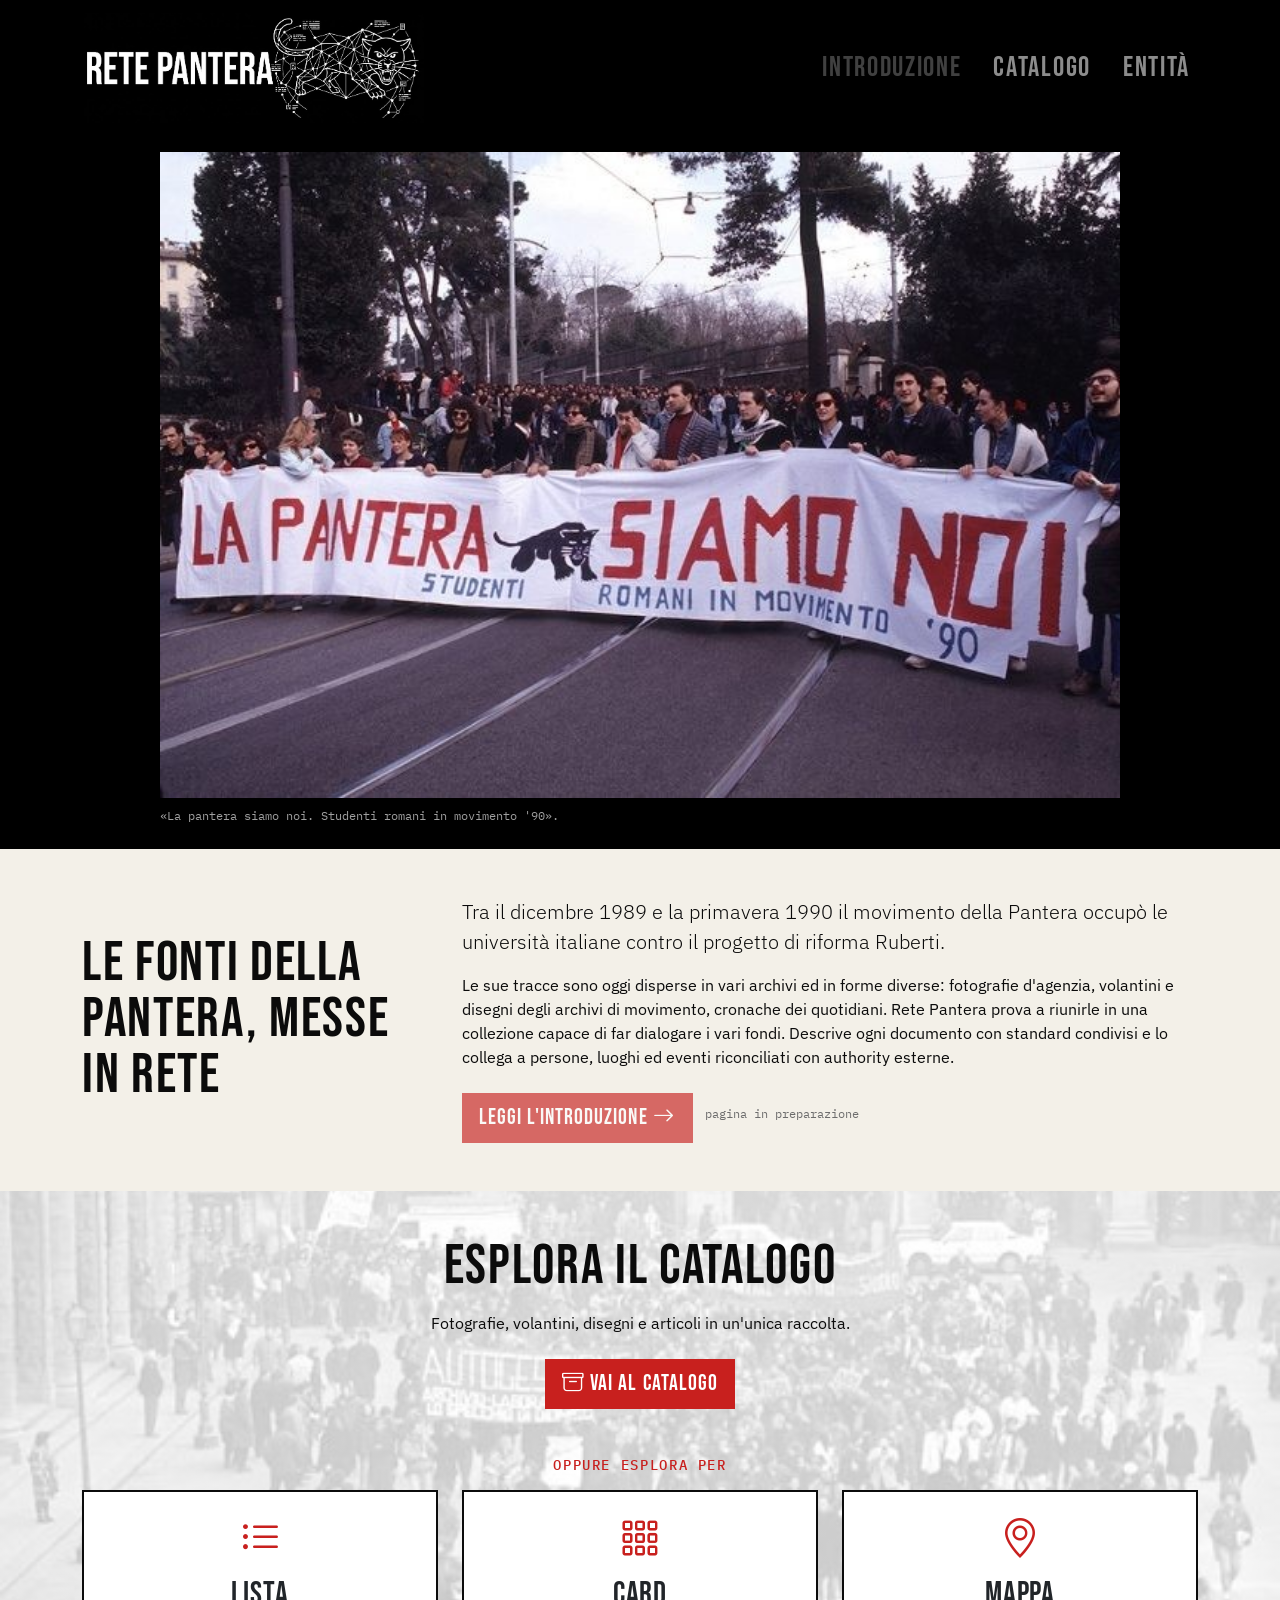
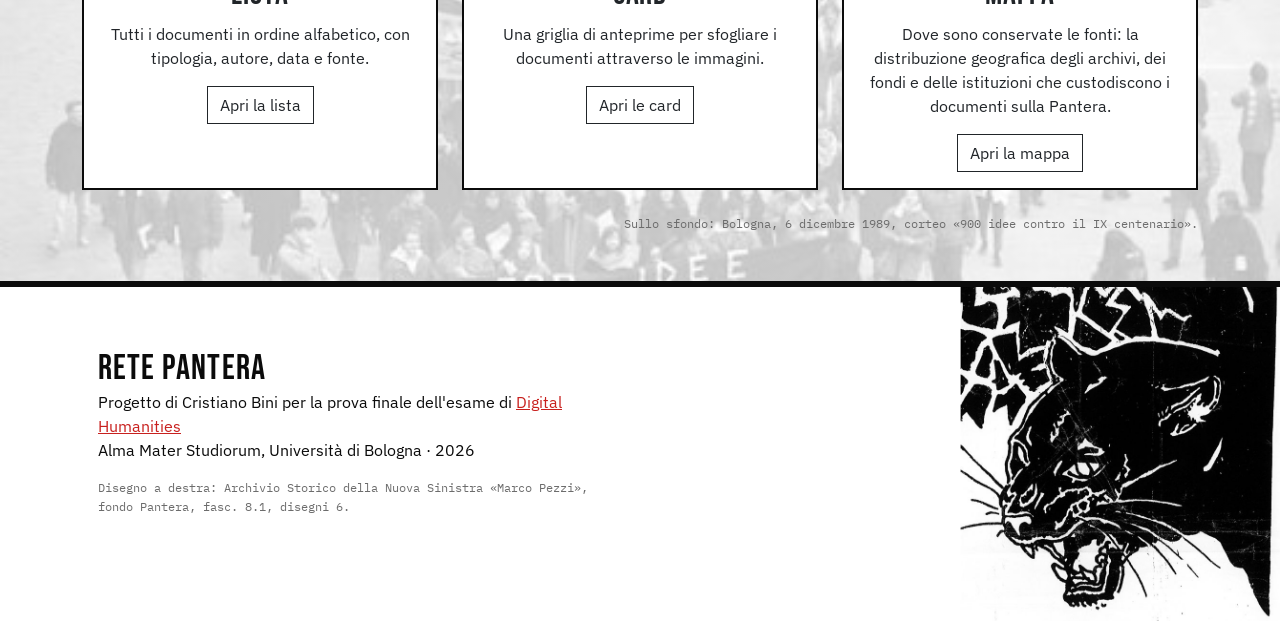
==== commit d886907d: "AA" ====
--- a/index.html
+++ b/index.html
@@ -16,7 +16,6 @@
   <meta name="DC.subject" lang="it" content="Movimenti studenteschi">
   <meta name="DC.subject" lang="it" content="Università - Riforma - Italia - 1989-1990">
   <meta name="DC.description" lang="it" content="Collezione digitale che mette in relazione fotografie, volantini, disegni e articoli di giornale sul movimento della Pantera, conservati in archivi e fondi diversi.">
-  <meta name="DC.date" content="2026-11-03">
   <meta name="DC.type" content="Collection">
   <meta name="DC.format" content="text/html">
   <meta name="DC.language" content="it">
@@ -84,7 +83,7 @@
 
           <div class="col-lg-8">
             <p class="lead">Tra il dicembre 1989 e la primavera 1990 il movimento della Pantera occupò le università italiane contro il progetto di riforma Ruberti.</p>
-            <p>Le sue tracce sono oggi disperse in vari archivi ed in forme diverse: fotografie d'agenzia, volantini e disegni degli archivi di movimento, cronache dei quotidiani. Rete Pantera prova a riunirle in una collezione capace di far dialogare i vari fondi. Descrive ogni documento con standard condivisi (Dublin Core, ICCD, TEI) e lo collega a persone, luoghi ed eventi riconciliati con authority esterne.</p>
+            <p>Le sue tracce sono oggi disperse in vari archivi ed in forme diverse: fotografie d'agenzia, volantini e disegni degli archivi di movimento, cronache dei quotidiani. Rete Pantera prova a riunirle in una collezione capace di far dialogare i vari fondi. Descrive ogni documento con standard condivisi e lo collega a persone, luoghi ed eventi riconciliati con authority esterne.</p>
             
             <a class="btn btn-pantera btn-lg mt-2 disabled" role="button" aria-disabled="true">
               Leggi l'introduzione <i class="bi bi-arrow-right" aria-hidden="true"></i>
--- a/css/style.css
+++ b/css/style.css
@@ -48,8 +48,6 @@
 }
 
 
-/* ---------- 3. PULSANTE ROSSO ----------
-   Doc: https://getbootstrap.com/docs/5.3/components/buttons/#variables */
 .btn-pantera {
   --bs-btn-color: #fff;
   --bs-btn-bg: var(--rp-rosso);
@@ -74,7 +72,7 @@
   width: auto;
 }
 
-/*  Doc breakpoint: https://getbootstrap.com/docs/5.3/layout/breakpoints/ */
+
 @media (max-width: 575.98px) {
   .logo {
     height: 72px;
@@ -176,7 +174,7 @@
 
 /* ---------- 9. PAGINA CATALOGO ---------- */
 
-/* Doc input group: https://getbootstrap.com/docs/5.3/forms/input-group/ */
+
 .ricerca {
   max-width: 640px;
   --bs-border-radius-lg: 50rem;
@@ -500,7 +498,6 @@
 
 /* ---------- 11. PAGINA VOCI DI AUTORITÀ ---------- */
 
-/*  Doc variabili: https://getbootstrap.com/docs/5.3/components/accordion/#variables */
 .accordion-autorita {
   --bs-accordion-border-color: var(--rp-nero);
   --bs-accordion-border-width: 2px;
